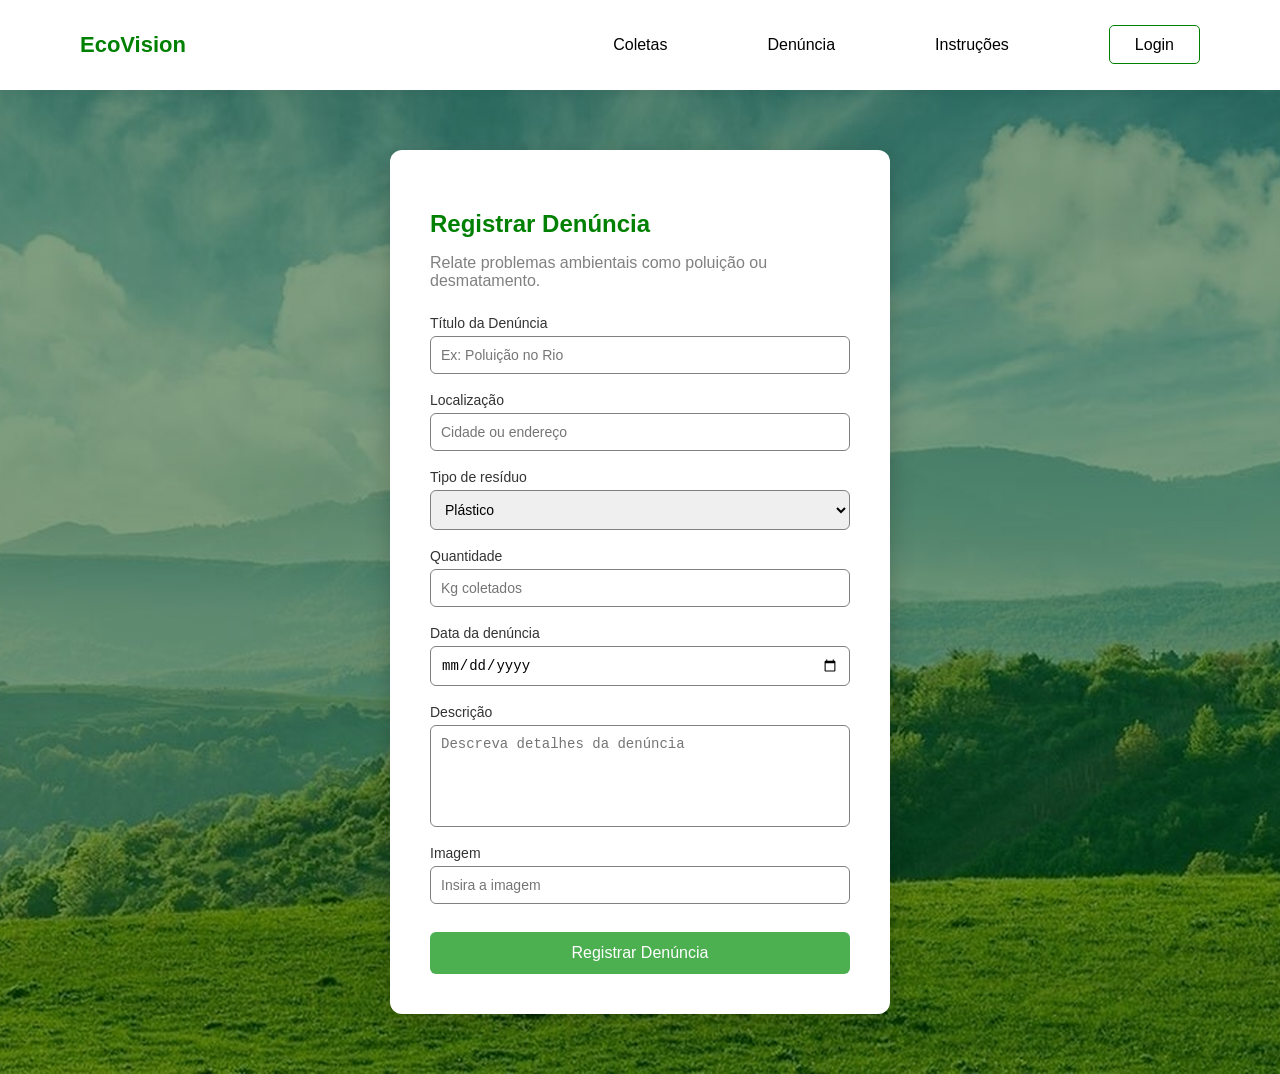
==== denuncia.html @ 2a89a08e "Projeto Finalizado" ====
<!DOCTYPE html>
<html lang="pt-br">

<head>
    <meta charset="UTF-8">
    <meta name="viewport" content="width=device-width, initial-scale=1.0">

    <link rel="stylesheet" href="Assets/Css/denuncia.css">

    <title>EcoVision</title>
</head>

<body>

    <!-- ------------------------header------------------------------ -->

    <nav>

        <a href="Index.html">
            <div class="logo">EcoVision</div>
        </a>

        <ul>
            <li><a href="acompanhar_coleta.html">Coletas</a></li>
            <li><a href="acompanhar_denuncias.html">Denúncia</a></li>
            <li><a href="instrucoes.html">Instruções</a></li>
            <li><a class="login-btn" href="login.html">Login</a></li>
        </ul>

    </nav>

    <!-- ------------------------tela coleta------------------------------ -->

    <section class="coleta">

        <div class="coleta-card">

            <h1>Registrar Denúncia</h1>

            <p>Relate problemas ambientais como poluição ou desmatamento.</p>

            <form>

                <div class="input-group">
                    <label>Título da Denúncia</label>
                    <input type="text" placeholder="Ex: Poluição no Rio">
                </div>

                <div class="input-group">
                    <label>Localização</label>
                    <input type="text" placeholder="Cidade ou endereço">
                </div>

                <div class="input-group">
                    <label>Tipo de resíduo</label>

                    <select>
                        <option>Plástico</option>
                        <option>Papel</option>
                        <option>Metal</option>
                        <option>Vidro</option>
                        <option>Orgânico</option>
                        <option>Outro</option>

                    </select>

                </div>

                <div class="input-group">
                    <label>Quantidade</label>
                    <input type="number" placeholder="Kg coletados">
                </div>

                <div class="input-group">
                    <label>Data da denúncia</label>
                    <input type="date">
                </div>

                <div class="input-group">
                    <label>Descrição</label>
                    <textarea placeholder="Descreva detalhes da denúncia"></textarea>
                </div>

                <div class="input-group">
                    <label>Imagem</label>
                    <input type="text" placeholder="Insira a imagem">
                </div>


                <button type="submit">Registrar Denúncia</button>

            </form>

        </div>

    </section>

</body>

</html>
---- Assets/Css/denuncia.css ----
body {
    background: #f4f6f4;
    color: #333;
    margin: 0;
    padding: 0;
    font-family: Arial, Helvetica, sans-serif;
}

/* ------------------------header------------------------------ */

nav {
    display: flex;
    justify-content: space-between;
    align-items: center;
    padding: 20px 80px;
    background: white;
    position: sticky;
    top: 0;
    box-shadow: 0 2px 10px rgba(0, 0, 0, 0.05);
}

.logo {
    font-size: 22px;
    font-weight: bold;
    color: green;
}

nav ul {
    display: flex;
    gap: 100px;
    list-style: none;
}

nav a {
    text-decoration: none;
    color: black;
}

nav a:hover {
    color: green;
}

.login-btn {
    padding: 10px 25px;
    border: 1px solid green;
    border-radius: 5px;
}

/* ------------------------coleta------------------------------ */

.coleta {

    min-height: 90vh;

    display: flex;
    justify-content: center;
    align-items: center;

    background:
        linear-gradient(rgba(0, 60, 0, 0.5), rgba(0, 60, 0, 0.5)),
        url("../Img/campo_4x.jpg");

    background-size: cover;
    background-position: center;

    padding: 60px;

}

.coleta-card {
    background: white;
    padding: 40px;
    width: 420px;
    border-radius: 12px;
    box-shadow: 0 8px 25px rgba(0, 0, 0, 0.2);

}

.coleta-card h1 {

    color: green;
    margin-bottom: 10px;
}

.coleta-card p {
    color: gray;
    margin-bottom: 25px;

}

.input-group {
    display: flex;
    flex-direction: column;
    margin-bottom: 18px;

}

.input-group label {
    font-size: 14px;
    margin-bottom: 5px;
}

.input-group input,
.input-group select,
.input-group textarea {

    padding: 10px;
    border-radius: 6px;
    border: 1px solid gray;
    font-size: 14px;
}

textarea {
    resize: none;
    height: 80px;
}

button {
    margin-top: 10px;
    width: 100%;
    padding: 12px;
    border: none;
    background: #4caf50;
    color: white;
    font-size: 16px;
    border-radius: 6px;
    cursor: pointer;
    transition: 0.3s;

}

button:hover {
    background: #43a047;

}
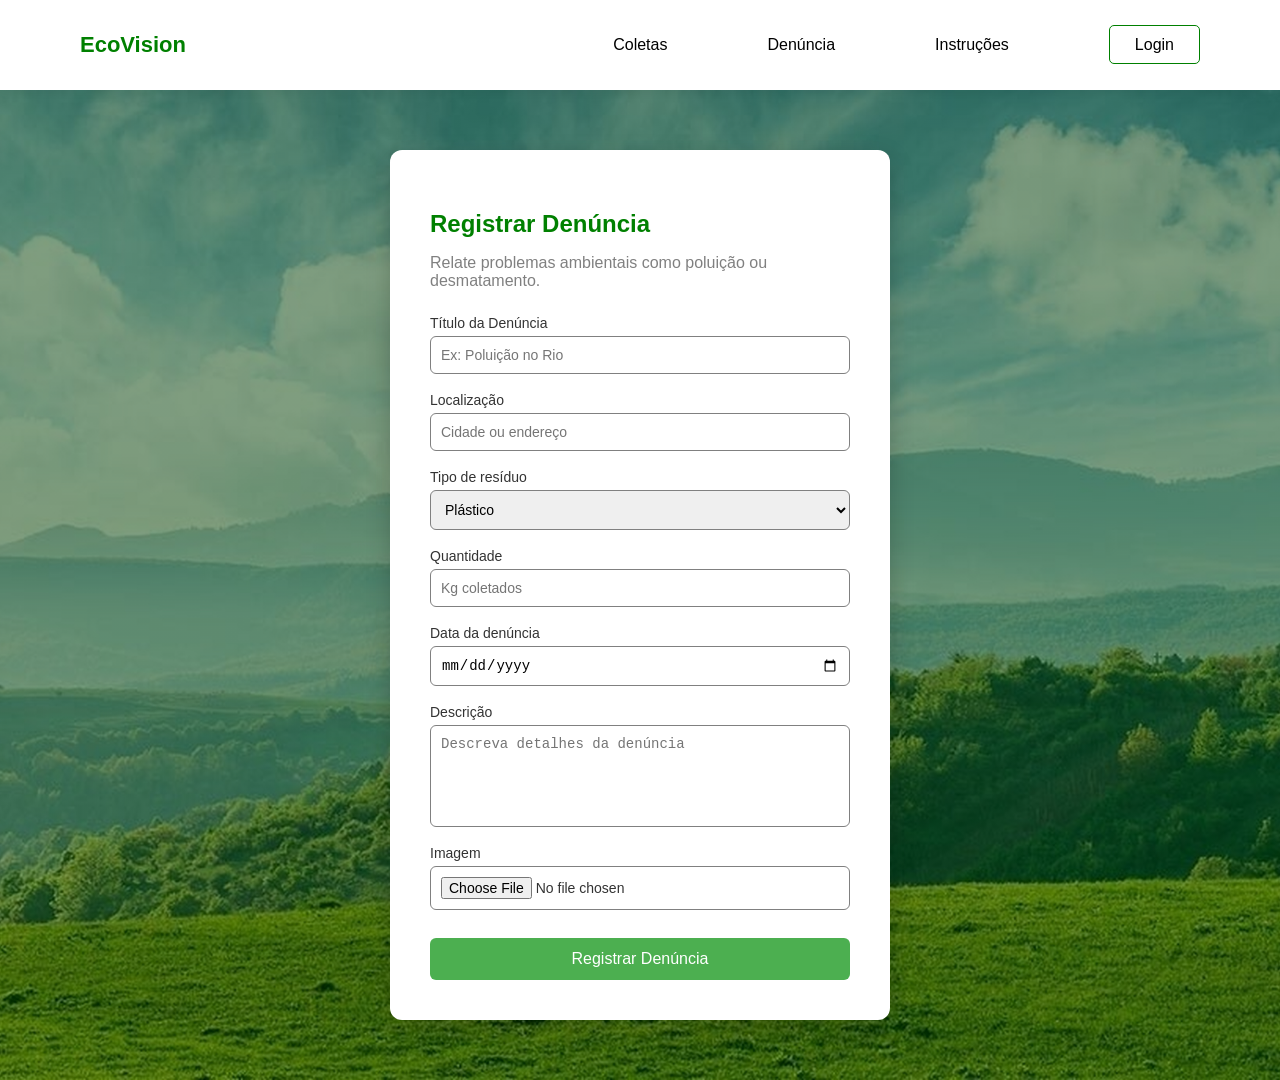
==== commit 3feba3ac: "Pequenas mudanças no input type" ====
--- a/denuncia.html
+++ b/denuncia.html
@@ -83,7 +83,7 @@
 
                 <div class="input-group">
                     <label>Imagem</label>
-                    <input type="text" placeholder="Insira a imagem">
+                    <input type="file" placeholder="Insira a imagem">
                 </div>
 
 
